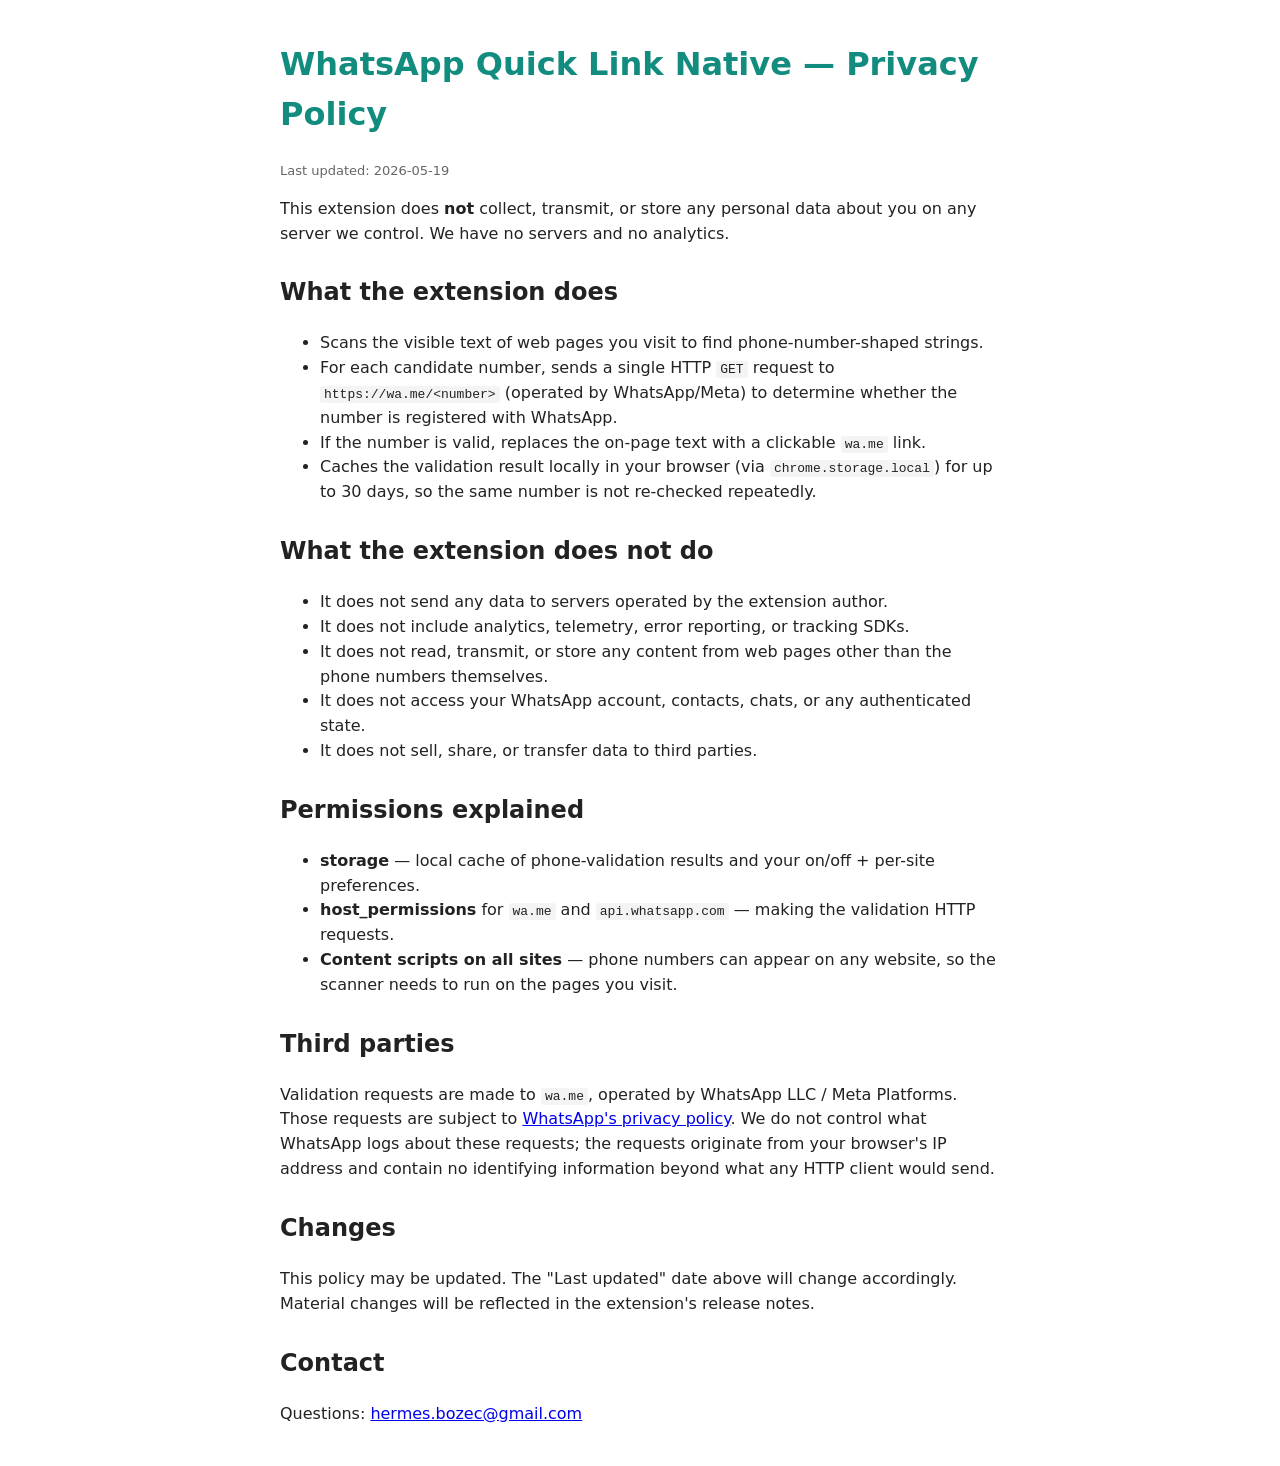
==== store-assets/privacy-policy.html @ ec95a1ec "Initial release v0.2.0" ====
<!doctype html>
<html lang="en">
<head>
<meta charset="utf-8">
<title>WhatsApp Quick Link Native — Privacy Policy</title>
<meta name="viewport" content="width=device-width,initial-scale=1">
<style>
  body { font-family: -apple-system, system-ui, sans-serif; max-width: 720px; margin: 40px auto; padding: 0 20px; color: #222; line-height: 1.55; }
  h1 { color: #128C7E; }
  h2 { margin-top: 28px; }
  code { background: #f4f4f4; padding: 1px 4px; border-radius: 3px; }
  .updated { color: #666; font-size: 13px; }
</style>
</head>
<body>
<h1>WhatsApp Quick Link Native — Privacy Policy</h1>
<p class="updated">Last updated: 2026-05-19</p>

<p>This extension does <strong>not</strong> collect, transmit, or store any personal data about you on any server we control. We have no servers and no analytics.</p>

<h2>What the extension does</h2>
<ul>
  <li>Scans the visible text of web pages you visit to find phone-number-shaped strings.</li>
  <li>For each candidate number, sends a single HTTP <code>GET</code> request to <code>https://wa.me/&lt;number&gt;</code> (operated by WhatsApp/Meta) to determine whether the number is registered with WhatsApp.</li>
  <li>If the number is valid, replaces the on-page text with a clickable <code>wa.me</code> link.</li>
  <li>Caches the validation result locally in your browser (via <code>chrome.storage.local</code>) for up to 30 days, so the same number is not re-checked repeatedly.</li>
</ul>

<h2>What the extension does not do</h2>
<ul>
  <li>It does not send any data to servers operated by the extension author.</li>
  <li>It does not include analytics, telemetry, error reporting, or tracking SDKs.</li>
  <li>It does not read, transmit, or store any content from web pages other than the phone numbers themselves.</li>
  <li>It does not access your WhatsApp account, contacts, chats, or any authenticated state.</li>
  <li>It does not sell, share, or transfer data to third parties.</li>
</ul>

<h2>Permissions explained</h2>
<ul>
  <li><strong>storage</strong> — local cache of phone-validation results and your on/off + per-site preferences.</li>
  <li><strong>host_permissions</strong> for <code>wa.me</code> and <code>api.whatsapp.com</code> — making the validation HTTP requests.</li>
  <li><strong>Content scripts on all sites</strong> — phone numbers can appear on any website, so the scanner needs to run on the pages you visit.</li>
</ul>

<h2>Third parties</h2>
<p>Validation requests are made to <code>wa.me</code>, operated by WhatsApp LLC / Meta Platforms. Those requests are subject to <a href="https://www.whatsapp.com/legal/privacy-policy">WhatsApp's privacy policy</a>. We do not control what WhatsApp logs about these requests; the requests originate from your browser's IP address and contain no identifying information beyond what any HTTP client would send.</p>

<h2>Changes</h2>
<p>This policy may be updated. The "Last updated" date above will change accordingly. Material changes will be reflected in the extension's release notes.</p>

<h2>Contact</h2>
<p>Questions: <a href="mailto:hermes.bozec@gmail.com">hermes.bozec@gmail.com</a></p>
</body>
</html>
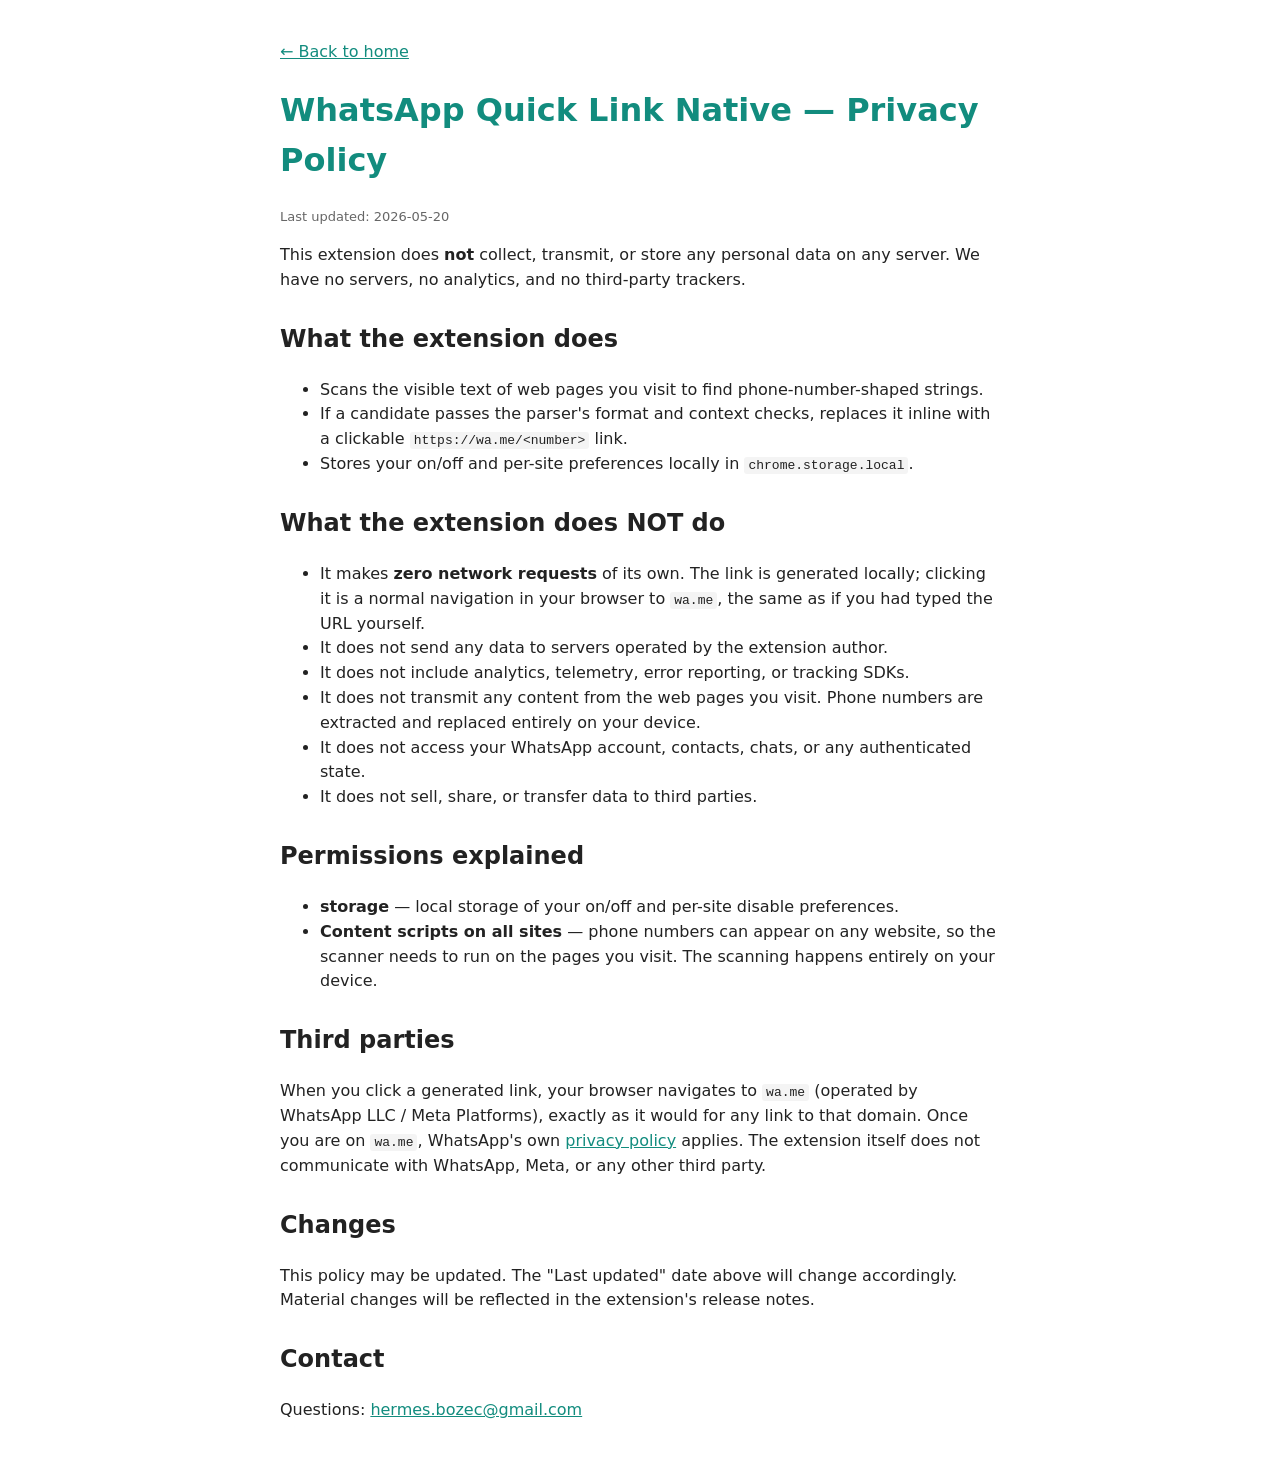
==== commit b31f4ed1: "v0.4.0: drop wa.me validation, harden parser, add tests wa.me cannot be validated server-side anymor" ====
--- a/store-assets/privacy-policy.html
+++ b/store-assets/privacy-policy.html
@@ -10,40 +10,41 @@
   h2 { margin-top: 28px; }
   code { background: #f4f4f4; padding: 1px 4px; border-radius: 3px; }
   .updated { color: #666; font-size: 13px; }
+  a { color: #128C7E; }
 </style>
 </head>
 <body>
+<p><a href="./">&larr; Back to home</a></p>
 <h1>WhatsApp Quick Link Native — Privacy Policy</h1>
-<p class="updated">Last updated: 2026-05-19</p>
+<p class="updated">Last updated: 2026-05-20</p>
 
-<p>This extension does <strong>not</strong> collect, transmit, or store any personal data about you on any server we control. We have no servers and no analytics.</p>
+<p>This extension does <strong>not</strong> collect, transmit, or store any personal data on any server. We have no servers, no analytics, and no third-party trackers.</p>
 
 <h2>What the extension does</h2>
 <ul>
   <li>Scans the visible text of web pages you visit to find phone-number-shaped strings.</li>
-  <li>For each candidate number, sends a single HTTP <code>GET</code> request to <code>https://wa.me/&lt;number&gt;</code> (operated by WhatsApp/Meta) to determine whether the number is registered with WhatsApp.</li>
-  <li>If the number is valid, replaces the on-page text with a clickable <code>wa.me</code> link.</li>
-  <li>Caches the validation result locally in your browser (via <code>chrome.storage.local</code>) for up to 30 days, so the same number is not re-checked repeatedly.</li>
+  <li>If a candidate passes the parser's format and context checks, replaces it inline with a clickable <code>https://wa.me/&lt;number&gt;</code> link.</li>
+  <li>Stores your on/off and per-site preferences locally in <code>chrome.storage.local</code>.</li>
 </ul>
 
-<h2>What the extension does not do</h2>
+<h2>What the extension does NOT do</h2>
 <ul>
+  <li>It makes <strong>zero network requests</strong> of its own. The link is generated locally; clicking it is a normal navigation in your browser to <code>wa.me</code>, the same as if you had typed the URL yourself.</li>
   <li>It does not send any data to servers operated by the extension author.</li>
   <li>It does not include analytics, telemetry, error reporting, or tracking SDKs.</li>
-  <li>It does not read, transmit, or store any content from web pages other than the phone numbers themselves.</li>
+  <li>It does not transmit any content from the web pages you visit. Phone numbers are extracted and replaced entirely on your device.</li>
   <li>It does not access your WhatsApp account, contacts, chats, or any authenticated state.</li>
   <li>It does not sell, share, or transfer data to third parties.</li>
 </ul>
 
 <h2>Permissions explained</h2>
 <ul>
-  <li><strong>storage</strong> — local cache of phone-validation results and your on/off + per-site preferences.</li>
-  <li><strong>host_permissions</strong> for <code>wa.me</code> and <code>api.whatsapp.com</code> — making the validation HTTP requests.</li>
-  <li><strong>Content scripts on all sites</strong> — phone numbers can appear on any website, so the scanner needs to run on the pages you visit.</li>
+  <li><strong>storage</strong> — local storage of your on/off and per-site disable preferences.</li>
+  <li><strong>Content scripts on all sites</strong> — phone numbers can appear on any website, so the scanner needs to run on the pages you visit. The scanning happens entirely on your device.</li>
 </ul>
 
 <h2>Third parties</h2>
-<p>Validation requests are made to <code>wa.me</code>, operated by WhatsApp LLC / Meta Platforms. Those requests are subject to <a href="https://www.whatsapp.com/legal/privacy-policy">WhatsApp's privacy policy</a>. We do not control what WhatsApp logs about these requests; the requests originate from your browser's IP address and contain no identifying information beyond what any HTTP client would send.</p>
+<p>When you click a generated link, your browser navigates to <code>wa.me</code> (operated by WhatsApp LLC / Meta Platforms), exactly as it would for any link to that domain. Once you are on <code>wa.me</code>, WhatsApp's own <a href="https://www.whatsapp.com/legal/privacy-policy">privacy policy</a> applies. The extension itself does not communicate with WhatsApp, Meta, or any other third party.</p>
 
 <h2>Changes</h2>
 <p>This policy may be updated. The "Last updated" date above will change accordingly. Material changes will be reflected in the extension's release notes.</p>
